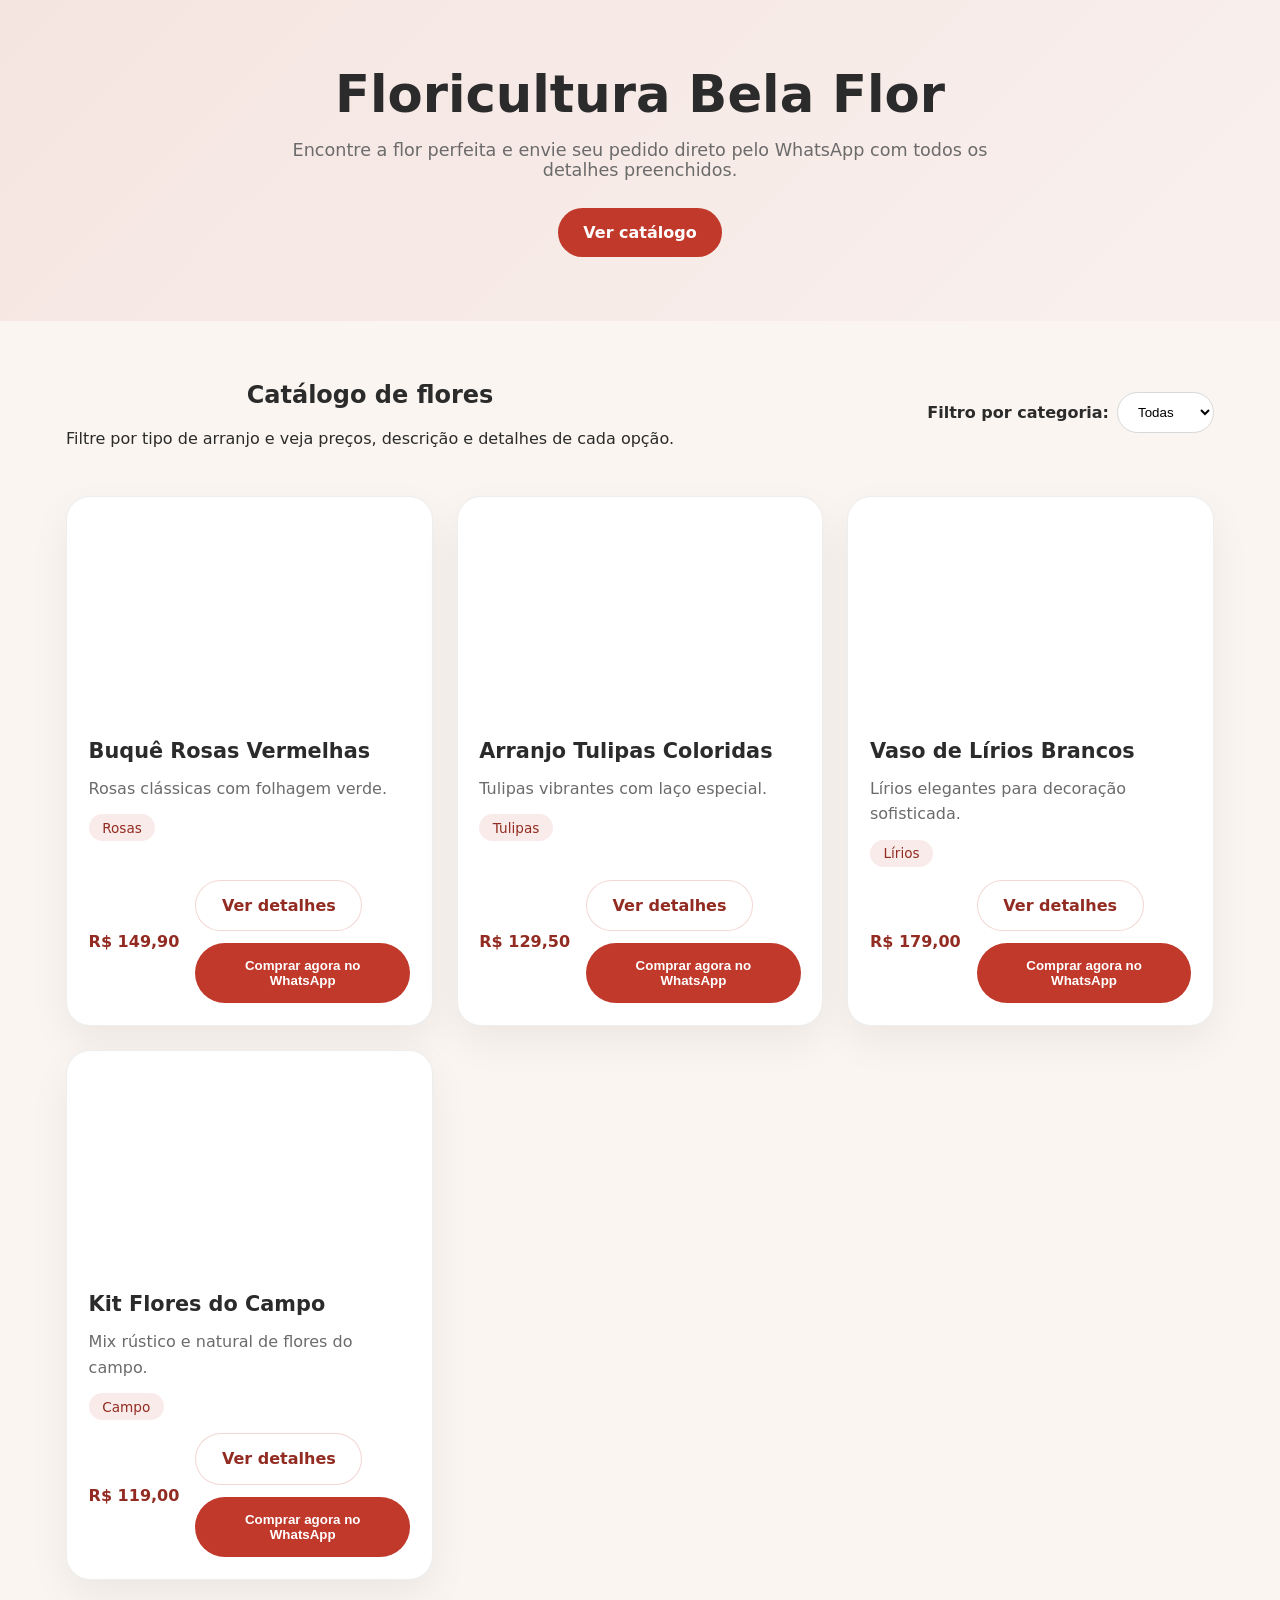
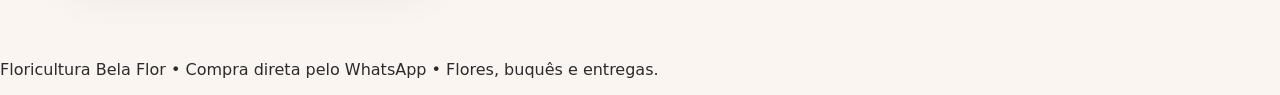
==== index.html @ 3cd3513d "Refatoração: remover pré-atendimento e adicionar compra direta no WhatsApp com quantidade pré-preenc" ====
<!DOCTYPE html>
<html lang="pt-BR">
<head>
  <meta charset="UTF-8" />
  <meta name="viewport" content="width=device-width, initial-scale=1.0" />
  <title>Floricultura Bela Flor | Flores, buquês e pedidos via WhatsApp</title>
  <meta name="description" content="Floricultura Bela Flor apresenta flores, buquês e arranjos para presente ou decoração. Compre pelo WhatsApp e receba atendimento rápido." />
  <link rel="canonical" href="https://seudominio.com.br/site-de-flores/" />
  <meta property="og:title" content="Floricultura Bela Flor | Flores e pedidos via WhatsApp" />
  <meta property="og:description" content="Confira nosso catálogo de flores com preços, escolha seu arranjo e envie o pedido diretamente pelo WhatsApp." />
  <meta property="og:type" content="website" />
  <meta property="og:url" content="https://seudominio.com.br/site-de-flores/" />
  <meta property="og:image" content="https://seudominio.com.br/site-de-flores/og-image.jpg" />
  <meta name="twitter:card" content="summary_large_image" />
  <meta name="twitter:title" content="Floricultura Bela Flor | Flores e pedidos via WhatsApp" />
  <meta name="twitter:description" content="Catálogo de flores com preços e opção de compra via WhatsApp para facilitar sua encomenda." />
  <link rel="stylesheet" href="styles.css" />
  <script type="application/ld+json">
  {
    "@context": "https://schema.org",
    "@type": "Store",
    "name": "Floricultura Bela Flor",
    "description": "Loja de flores com catálogo online e pedido rápido pelo WhatsApp.",
    "url": "https://seudominio.com.br/site-de-flores/",
    "telephone": "+5511999999999",
    "address": {
      "@type": "PostalAddress",
      "streetAddress": "Rua das Flores, 123",
      "addressLocality": "São Paulo",
      "addressRegion": "SP",
      "postalCode": "01234-567",
      "addressCountry": "BR"
    }
  }
  </script>
</head>
<body>
  <header class="hero">
    <div class="hero-content">
      <h1>Floricultura Bela Flor</h1>
      <p>Encontre a flor perfeita e envie seu pedido direto pelo WhatsApp com todos os detalhes preenchidos.</p>
      <a class="button" href="#catalogo">Ver catálogo</a>
    </div>
  </header>

  <main>
    <section class="intro" id="catalogo">
      <div class="catalog-header">
        <div>
          <h2>Catálogo de flores</h2>
          <p>Filtre por tipo de arranjo e veja preços, descrição e detalhes de cada opção.</p>
        </div>
        <div class="filters">
          <label>Filtro por categoria:
            <select id="categoryFilter">
              <option value="">Todas</option>
            </select>
          </label>
        </div>
      </div>
    </section>

    <section class="products-grid" id="products"></section>


  </main>

  <footer>
    <p>Floricultura Bela Flor • Compra direta pelo WhatsApp • Flores, buquês e entregas.</p>
  </footer>

  <script src="script.js"></script>
</body>
</html>
---- styles.css ----
:root {
  --bg: #faf5f0;
  --card: #ffffff;
  --text: #2b2b2b;
  --muted: #6b6b6b;
  --accent: #c0392b;
  --accent-dark: #922b21;
  --border: rgba(43, 43, 43, 0.08);
}

* {
  box-sizing: border-box;
}

body {
  margin: 0;
  font-family: Inter, system-ui, -apple-system, BlinkMacSystemFont, 'Segoe UI', sans-serif;
  background: var(--bg);
  color: var(--text);
}

a {
  color: inherit;
  text-decoration: none;
}

.hero {
  min-height: 320px;
  display: grid;
  place-items: center;
  padding: 4rem 1rem;
  background: linear-gradient(135deg, #f5e5e0 0%, #f9f0ee 100%);
  text-align: center;
}

.hero-content {
  max-width: 760px;
}

.hero h1 {
  margin: 0 0 1rem;
  font-size: clamp(2.5rem, 4vw, 4rem);
}

.hero p {
  margin: 0 0 1.75rem;
  font-size: 1.1rem;
  color: var(--muted);
}

.button {
  display: inline-flex;
  align-items: center;
  justify-content: center;
  background: var(--accent);
  color: #fff;
  border: none;
  border-radius: 999px;
  padding: 0.95rem 1.6rem;
  font-weight: 600;
  cursor: pointer;
  transition: transform 0.18s ease, background 0.18s ease;
}

.button:hover {
  background: var(--accent-dark);
  transform: translateY(-1px);
}

main {
  max-width: 1180px;
  margin: 0 auto;
  padding: 2.5rem 1rem 4rem;
}

.intro {
  text-align: center;
  margin-bottom: 2rem;
}

.catalog-header {
  display: flex;
  justify-content: space-between;
  align-items: center;
  gap: 1rem;
  flex-wrap: wrap;
  margin-bottom: 1.5rem;
}

.filters {
  display: flex;
  align-items: center;
  gap: 0.75rem;
}

.filters label {
  display: inline-flex;
  align-items: center;
  gap: 0.5rem;
  font-weight: 600;
  color: var(--text);
}

.filters select {
  border-radius: 999px;
  border: 1px solid #d8d8d8;
  padding: 0.7rem 1rem;
  background: #fff;
  outline: none;
}

.products-grid {
  display: grid;
  gap: 1.5rem;
  grid-template-columns: repeat(auto-fit, minmax(280px, 1fr));
}

.product-card {
  background: var(--card);
  border: 1px solid var(--border);
  border-radius: 24px;
  overflow: hidden;
  display: flex;
  flex-direction: column;
  min-height: 100%;
  box-shadow: 0 16px 40px rgba(25, 23, 22, 0.06);
}

.product-image {
  min-height: 220px;
  background-size: cover;
  background-position: center;
}

.product-tags {
  display: flex;
  gap: 0.5rem;
}

.tag {
  display: inline-flex;
  align-items: center;
  justify-content: center;
  background: rgba(192, 57, 43, 0.1);
  color: var(--accent-dark);
  font-size: 0.85rem;
  border-radius: 999px;
  padding: 0.35rem 0.85rem;
  max-width: fit-content;
}

.product-actions {
  display: flex;
  gap: 0.75rem;
  flex-wrap: wrap;
}

.button-secondary {
  background: #fff;
  color: var(--accent-dark);
  border: 1px solid rgba(192, 57, 43, 0.2);
}

.button-secondary:hover {
  background: #fef0ef;
}

.product-body {
  padding: 1.35rem;
  display: flex;
  flex-direction: column;
  gap: 0.8rem;
  flex: 1;
}

.product-body h3 {
  margin: 0;
  font-size: 1.3rem;
}

.product-body p {
  margin: 0;
  color: var(--muted);
  line-height: 1.6;
}

.product-meta {
  display: flex;
  justify-content: space-between;
  align-items: center;
  gap: 1rem;
  margin-top: auto;
}

.product-price {
  font-weight: 700;
  color: var(--accent-dark);
}

.checkout-panel {
  position: fixed;
  inset: 0;
  background: rgba(17, 17, 17, 0.46);
  display: grid;
  place-items: center;
  padding: 1rem;
  z-index: 20;
}

.hidden {
  display: none;
}

.checkout-card {
  width: min(540px, 100%);
  background: #fff;
  border-radius: 28px;
  padding: 2rem;
  position: relative;
  box-shadow: 0 20px 60px rgba(0, 0, 0, 0.18);
}

.close-button {
  position: absolute;
  top: 18px;
  right: 18px;
  width: 38px;
  height: 38px;
  border: none;
  font-size: 1.5rem;
  background: #f4f4f4;
  border-radius: 50%;
  cursor: pointer;
}

.checkout-card h2 {
  margin-top: 0;
}

.checkout-card p {
  margin: 0 0 1.5rem;
  color: var(--muted);
}

.checkout-card label {
  display: grid;
  gap: 0.45rem;
  margin-bottom: 1rem;
  font-size: 0.95rem;
  color: #333;
}

.checkout-card input,
.checkout-card textarea {
  width: 100%;
  border: 1px solid #ddd;
  border-radius: 14px;
  padding: 0.95rem 1rem;
  font: inherit;
  outline: none;
}

.checkout-card textarea {
  resize: vertical;
}

.button-full {
  width: 100%;
}

.purchase-section {
  display: grid;
  gap: 1rem;
  margin-top: 1.5rem;
}

.purchase-section label {
  display: grid;
  gap: 0.45rem;
  font-size: 0.95rem;
  color: #333;
}

.purchase-section input {
  width: 100%;
  border: 1px solid #ddd;
  border-radius: 14px;
  padding: 0.95rem 1rem;
  font: inherit;
  outline: none;
}

.purchase-section input:focus {
  border-color: var(--accent-dark);
}

.detail-page {
  max-width: 1080px;
  margin: 0 auto;
  padding: 2.5rem 1rem 4rem;
}

.product-detail-card {
  display: grid;
  grid-template-columns: 1.15fr 0.85fr;
  gap: 2rem;
  background: var(--card);
  border: 1px solid var(--border);
  border-radius: 28px;
  overflow: hidden;
  box-shadow: 0 20px 50px rgba(25, 23, 22, 0.08);
}

.detail-image {
  min-height: 420px;
  background-size: cover;
  background-position: center;
}

.detail-content {
  padding: 2rem;
  display: flex;
  flex-direction: column;
  gap: 1rem;
}

.detail-description {
  color: var(--muted);
  line-height: 1.75;
}

.detail-info {
  display: flex;
  gap: 1.5rem;
  flex-wrap: wrap;
  color: var(--text);
}

.empty-state {
  padding: 2rem;
  border-radius: 24px;
  background: #fff;
  box-shadow: 0 20px 50px rgba(25, 23, 22, 0.08);
  text-align: center;
}

.product-hero {
  padding-top: 3rem;
  padding-bottom: 3rem;
}

@media (max-width: 960px) {
  .product-detail-card {
    grid-template-columns: 1fr;
  }
}

@media (max-width: 640px) {
  .hero {
    padding: 3rem 1rem;
  }

  .catalog-header {
    flex-direction: column;
    align-items: flex-start;
  }
}
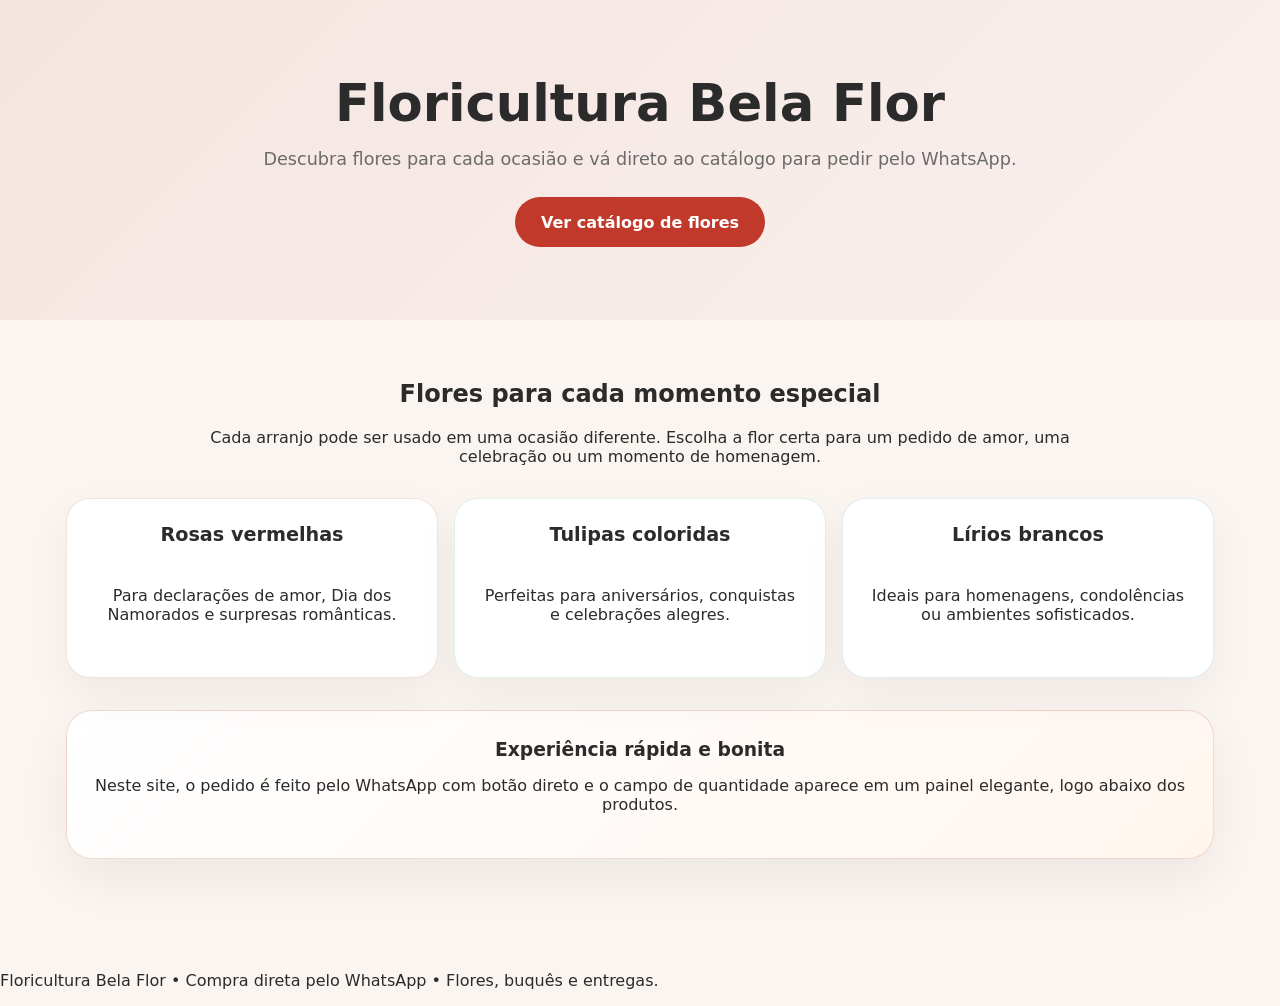
==== commit 344582aa: "Atualizar site para duas páginas e painel de compra no Netlify" ====
--- a/index.html
+++ b/index.html
@@ -38,31 +38,38 @@
   <header class="hero">
     <div class="hero-content">
       <h1>Floricultura Bela Flor</h1>
-      <p>Encontre a flor perfeita e envie seu pedido direto pelo WhatsApp com todos os detalhes preenchidos.</p>
-      <a class="button" href="#catalogo">Ver catálogo</a>
+      <p>Descubra flores para cada ocasião e vá direto ao catálogo para pedir pelo WhatsApp.</p>
+      <a class="button" href="flowers.html">Ver catálogo de flores</a>
     </div>
   </header>
 
   <main>
-    <section class="intro" id="catalogo">
-      <div class="catalog-header">
-        <div>
-          <h2>Catálogo de flores</h2>
-          <p>Filtre por tipo de arranjo e veja preços, descrição e detalhes de cada opção.</p>
-        </div>
-        <div class="filters">
-          <label>Filtro por categoria:
-            <select id="categoryFilter">
-              <option value="">Todas</option>
-            </select>
-          </label>
-        </div>
+    <section class="intro">
+      <div class="intro-text">
+        <h2>Flores para cada momento especial</h2>
+        <p>Cada arranjo pode ser usado em uma ocasião diferente. Escolha a flor certa para um pedido de amor, uma celebração ou um momento de homenagem.</p>
+      </div>
+
+      <div class="occasion-grid">
+        <article class="occasion-card occasion-love">
+          <h3>Rosas vermelhas</h3>
+          <p>Para declarações de amor, Dia dos Namorados e surpresas românticas.</p>
+        </article>
+        <article class="occasion-card occasion-celebration">
+          <h3>Tulipas coloridas</h3>
+          <p>Perfeitas para aniversários, conquistas e celebrações alegres.</p>
+        </article>
+        <article class="occasion-card occasion-elegant">
+          <h3>Lírios brancos</h3>
+          <p>Ideais para homenagens, condolências ou ambientes sofisticados.</p>
+        </article>
+      </div>
+
+      <div class="highlight-box">
+        <h3>Experiência rápida e bonita</h3>
+        <p>Neste site, o pedido é feito pelo WhatsApp com botão direto e o campo de quantidade aparece em um painel elegante, logo abaixo dos produtos.</p>
       </div>
     </section>
-
-    <section class="products-grid" id="products"></section>
-
-
   </main>
 
   <footer>
--- a/styles.css
+++ b/styles.css
@@ -76,6 +76,17 @@
 .intro {
   text-align: center;
   margin-bottom: 2rem;
+}
+
+.intro-text {
+  max-width: 860px;
+  margin: 0 auto;
+}
+
+.catalog-page {
+  max-width: 1180px;
+  margin: 0 auto;
+  padding: 2.5rem 1rem 4rem;
 }
 
 .catalog-header {
@@ -294,6 +305,129 @@
   border-color: var(--accent-dark);
 }
 
+.occasion-grid {
+  display: grid;
+  gap: 1rem;
+  grid-template-columns: repeat(auto-fit, minmax(220px, 1fr));
+  margin-top: 2rem;
+}
+
+.occasion-card {
+  background: #fff;
+  border: 1px solid var(--border);
+  border-radius: 24px;
+  padding: 1.5rem;
+  min-height: 180px;
+  display: grid;
+  gap: 0.75rem;
+  box-shadow: 0 18px 45px rgba(25, 23, 22, 0.05);
+}
+
+.occasion-love {
+  border-color: rgba(192, 57, 43, 0.15);
+}
+
+.occasion-celebration {
+  border-color: rgba(39, 174, 96, 0.15);
+}
+
+.occasion-elegant {
+  border-color: rgba(41, 128, 185, 0.15);
+}
+
+.occasion-card h3 {
+  margin: 0;
+  font-size: 1.2rem;
+}
+
+.highlight-box {
+  margin-top: 2rem;
+  background: linear-gradient(135deg, rgba(255,255,255,0.96), rgba(255,245,238,0.96));
+  border-radius: 26px;
+  border: 1px solid rgba(217, 132, 124, 0.3);
+  padding: 1.75rem;
+  box-shadow: 0 20px 50px rgba(25, 23, 22, 0.06);
+}
+
+.highlight-box h3 {
+  margin: 0 0 0.75rem;
+}
+
+.purchase-drawer {
+  position: fixed;
+  left: 0;
+  right: 0;
+  bottom: 0;
+  padding: 1rem;
+  backdrop-filter: blur(14px);
+  background: rgba(250, 245, 240, 0.92);
+  box-shadow: 0 -10px 45px rgba(25, 23, 22, 0.12);
+  z-index: 30;
+}
+
+.purchase-drawer-card {
+  max-width: 720px;
+  margin: 0 auto;
+  background: #fff;
+  border-radius: 26px;
+  padding: 1.25rem 1.5rem;
+  border: 1px solid rgba(43, 43, 43, 0.08);
+}
+
+.drawer-header {
+  display: flex;
+  align-items: center;
+  justify-content: space-between;
+  gap: 1rem;
+  margin-bottom: 1rem;
+}
+
+.drawer-title {
+  margin: 0;
+  text-transform: uppercase;
+  letter-spacing: 0.08em;
+  font-size: 0.8rem;
+  color: var(--muted);
+}
+
+.drawer-close {
+  border: none;
+  background: #f4f4f4;
+  color: var(--text);
+  width: 40px;
+  height: 40px;
+  border-radius: 50%;
+  cursor: pointer;
+  font-size: 1.2rem;
+}
+
+.purchase-drawer label {
+  display: block;
+  margin-bottom: 0.5rem;
+  color: var(--text);
+  font-weight: 600;
+}
+
+.purchase-drawer input {
+  width: 100%;
+  border: 1px solid #ddd;
+  border-radius: 14px;
+  padding: 0.95rem 1rem;
+  font: inherit;
+  outline: none;
+  margin-bottom: 1rem;
+}
+
+.drawer-note {
+  margin: 0.75rem 0 0;
+  color: var(--muted);
+  font-size: 0.95rem;
+}
+
+.hidden {
+  display: none;
+}
+
 .detail-page {
   max-width: 1080px;
   margin: 0 auto;
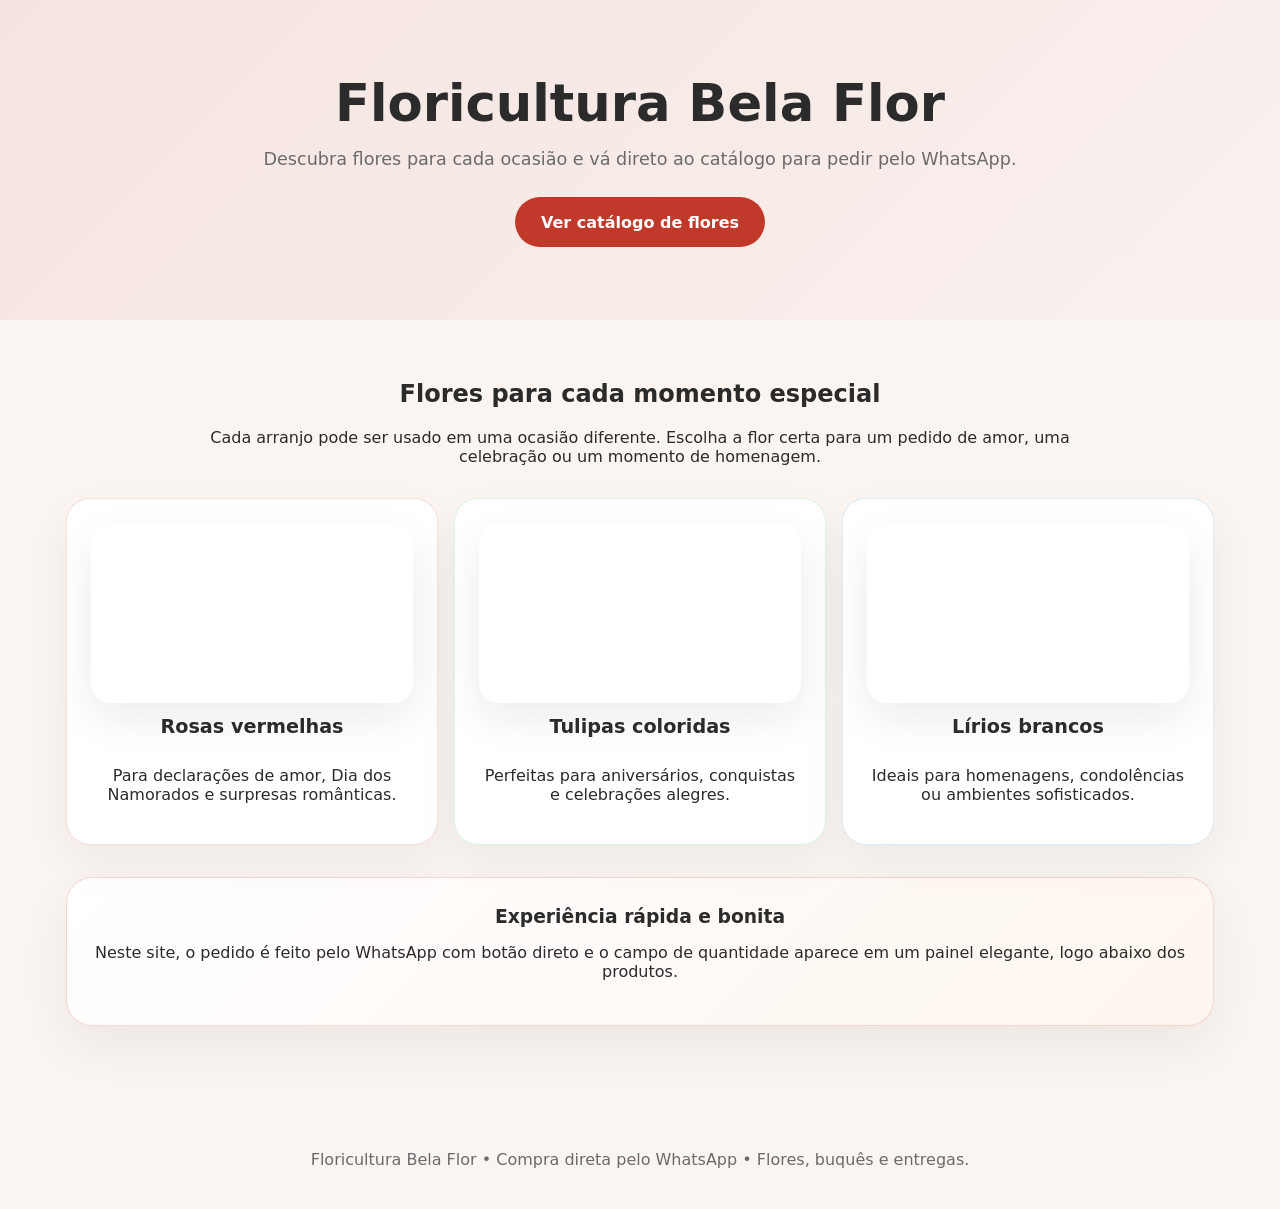
==== commit 321ecabf: "Adicionar imagens das flores e centralizar footer" ====
--- a/index.html
+++ b/index.html
@@ -52,14 +52,17 @@
 
       <div class="occasion-grid">
         <article class="occasion-card occasion-love">
+          <div class="occasion-image" style="background-image:url('https://images.unsplash.com/photo-1512436991641-6745cdb1723f?auto=format&fit=crop&w=800&q=80')"></div>
           <h3>Rosas vermelhas</h3>
           <p>Para declarações de amor, Dia dos Namorados e surpresas românticas.</p>
         </article>
         <article class="occasion-card occasion-celebration">
+          <div class="occasion-image" style="background-image:url('https://images.unsplash.com/photo-1524594154909-5f7102f44f9f?auto=format&fit=crop&w=800&q=80')"></div>
           <h3>Tulipas coloridas</h3>
           <p>Perfeitas para aniversários, conquistas e celebrações alegres.</p>
         </article>
         <article class="occasion-card occasion-elegant">
+          <div class="occasion-image" style="background-image:url('https://images.unsplash.com/photo-1524504388940-b1c1722653e1?auto=format&fit=crop&w=800&q=80')"></div>
           <h3>Lírios brancos</h3>
           <p>Ideais para homenagens, condolências ou ambientes sofisticados.</p>
         </article>
--- a/styles.css
+++ b/styles.css
@@ -335,6 +335,14 @@
   border-color: rgba(41, 128, 185, 0.15);
 }
 
+.occasion-image {
+  min-height: 180px;
+  border-radius: 20px;
+  background-size: cover;
+  background-position: center;
+  box-shadow: 0 16px 40px rgba(25, 23, 22, 0.08);
+}
+
 .occasion-card h3 {
   margin: 0;
   font-size: 1.2rem;
@@ -428,6 +436,16 @@
   display: none;
 }
 
+footer {
+  text-align: center;
+  padding: 1.75rem 1rem 2.5rem;
+}
+
+footer p {
+  margin: 0;
+  color: var(--muted);
+}
+
 .detail-page {
   max-width: 1080px;
   margin: 0 auto;
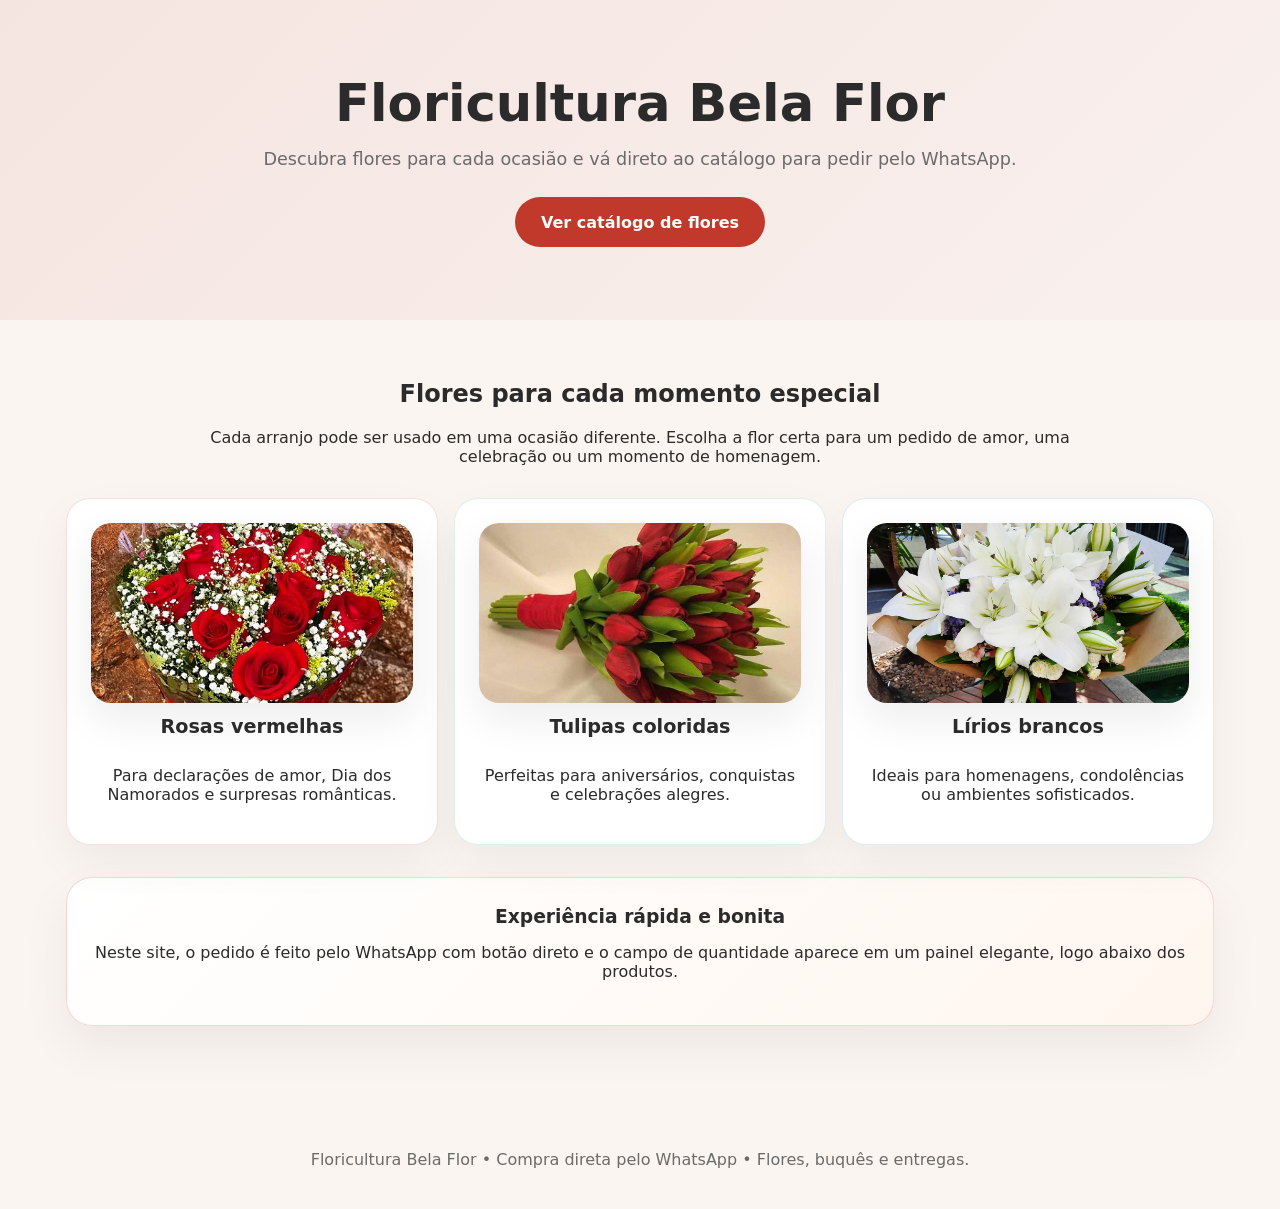
==== commit 200985e0: "Aplicar imagens locais das flores na introdução" ====
--- a/index.html
+++ b/index.html
@@ -52,17 +52,17 @@
 
       <div class="occasion-grid">
         <article class="occasion-card occasion-love">
-          <div class="occasion-image" style="background-image:url('https://images.unsplash.com/photo-1512436991641-6745cdb1723f?auto=format&fit=crop&w=800&q=80')"></div>
+          <div class="occasion-image" style="background-image:url('rosas.jpg')"></div>
           <h3>Rosas vermelhas</h3>
           <p>Para declarações de amor, Dia dos Namorados e surpresas românticas.</p>
         </article>
         <article class="occasion-card occasion-celebration">
-          <div class="occasion-image" style="background-image:url('https://images.unsplash.com/photo-1524594154909-5f7102f44f9f?auto=format&fit=crop&w=800&q=80')"></div>
+          <div class="occasion-image" style="background-image:url('tulipas.jpg')"></div>
           <h3>Tulipas coloridas</h3>
           <p>Perfeitas para aniversários, conquistas e celebrações alegres.</p>
         </article>
         <article class="occasion-card occasion-elegant">
-          <div class="occasion-image" style="background-image:url('https://images.unsplash.com/photo-1524504388940-b1c1722653e1?auto=format&fit=crop&w=800&q=80')"></div>
+          <div class="occasion-image" style="background-image:url('lirios.jpg')"></div>
           <h3>Lírios brancos</h3>
           <p>Ideais para homenagens, condolências ou ambientes sofisticados.</p>
         </article>
